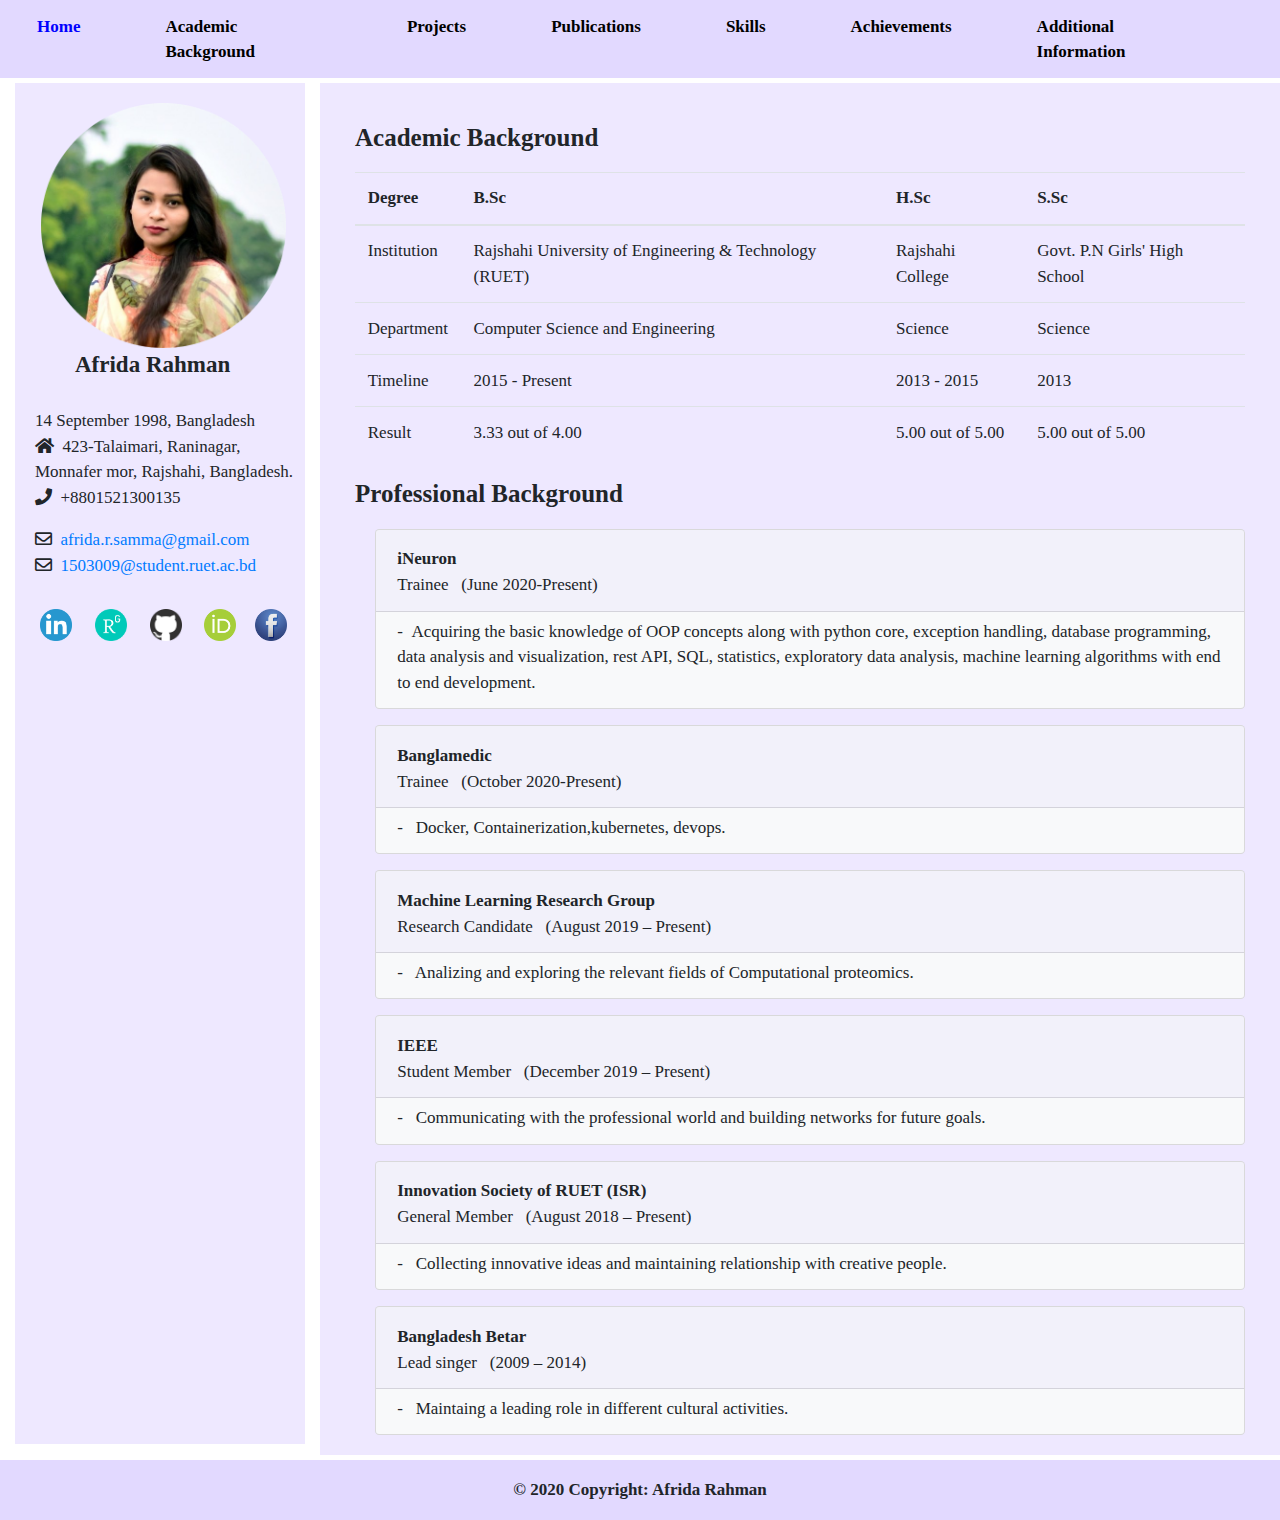
==== Academic Background.html @ b827f850 "init commit" ====
<!DOCTYPE html>
<html lang="en">

<head>
    <meta charset="UTF-8">
    <meta name="viewport" content="width=device-width, initial-scale=1.0">
    <meta http-equiv="X-UA-Compatible" content="ie=edge">
    <title>Background</title>


    <!--  Bootstrap css file  -->
    <link rel="stylesheet" href="./css/bootstrap.min.css">

    <!--  font awesome icons  -->
    <link rel="stylesheet" href="./css/all.min.css">


    <!--  Magnific Popup css file  -->
    <link rel="stylesheet" href="./vendor/Magnific-Popup/dist/magnific-popup.css">


    <!--  Owl-carousel css file  -->
    <link rel="stylesheet" href="./vendor/owl-carousel/css/owl.carousel.min.css">
    <link rel="stylesheet" href="./vendor/owl-carousel/css/owl.theme.default.min.css">


    <!--  custom css file  -->
    <link rel="stylesheet" href="./css/style.css">

    <!--  Responsive css file  -->
   <!--  <link rel="stylesheet" href="./css/responsive.css"> -->

</head>

<body>


    <!--  ======================= Start Header Area ============================== -->

    <header class="header_area">
        <div class="main-menu">
            <nav class="navbar navbar-expand-lg navbar-light">
                <button class="navbar-toggler" type="button" data-toggle="collapse" data-target="#navbarTogglerDemo01" aria-controls="navbarTogglerDemo01" aria-expanded="false" aria-label="Toggle navigation">
                  <span class="navbar-toggler-icon"></span>
                </button>
                <div class="collapse navbar-collapse" id="navbarTogglerDemo01">
                  <ul class="navbar-nav mr-auto mt-2 mt-lg-0">
                    <li class="nav-item active">
                      <a class="nav-link" href="./Index.html">Home</a>
                    </li>
                    <li class="nav-item">
                        <a class="nav-link" href="./Academic Background.html">Academic Background</a>
                    </li>
                    <li class="nav-item">
                        <a class="nav-link" href="./Projects.html">Projects</a>
                    </li>
                    <li class="nav-item">
                        <a class="nav-link" href="./Publications.html">Publications</a>
                    </li>
                    <li class="nav-item">
                        <a class="nav-link" href="./Skills.html">Skills</a>
                    </li>
                    <li class="nav-item">
                        <a class="nav-link" href="./Achievements.html">Achievements</a>
                    </li>
                    <li class="nav-item">
                        <a class="nav-link" href="./Contact.html">Additional Information</a>
                    </li>
                  </ul>
                </div>
              </nav>
        </div>
    </header>

    <!--  ======================= End Header Area ============================== -->
    <!--  ======================= start left-bar Area ============================== -->
    <main class="site-main">
		
		<section class="about-area"">
            <div class="container-fluid" >
                <div class="row">
                    <div class="col-lg-3 col-md-12">
                        <div class="about-image">
                            <img src="./img/me-c.png" class="img-fluid" style="height:245px; padding-left:6px;" alt="Responsive image"/>
							<p> 
							  <strong style="padding-left:40px; font-size:23px;">Afrida Rahman</strong></br></br>
							  14 September 1998, Bangladesh</br>
							  <i class="fas fa-home"></i> &nbsp;423-Talaimari, Raninagar, Monnafer mor, Rajshahi, Bangladesh.</br>
							  <i class="fas fa-phone"></i>&nbsp; +8801521300135</br>
							  
							  <li class="far fa-envelope">&nbsp;&nbsp;<a href="mailto:afrida.r.samma@gmail.com">afrida.r.samma@gmail.com</a></li>
							  <li class="far fa-envelope">&nbsp;&nbsp;<a href="mailto:1503009@student.ruet.ac.bd">1503009@student.ruet.ac.bd</a></li>
							  </br></br>
							  
							  <div>
							  <a href="https://www.linkedin.com/in/afridarahman/">
								  <img src="./img/link.png" alt="Linkedin"  style="width:42px;height:42px;padding:5px;">
							  </a>&nbsp;
							  <a href="https://www.researchgate.net/profile/Afrida_Rahman2">
								  <img src="./img/research.png" alt="ResearchGate"  style="width:42px;height:42px;padding:5px;">
							  </a>&nbsp;
							  <a href="https://github.com/AfridaRSam">
								  <img src="./img/github.png" alt="GitHub"  style="width:42px;height:42px;padding:5px;">
							  </a>&nbsp;
							  <a itemprop="sameAs" 
							  content="https://orcid.org/0000-0002-6724-0338" href="https://orcid.org/0000-0002-6724-0338" 
							  target="orcid.widget" rel="me noopener noreferrer">
							  <img src="./img/orcid.png" 
							  style="width:42px;height:42px;padding:5px;" alt="ORCID"></a>&nbsp;
							  <a href="https://www.facebook.com/profile.php?id=100010995120492">
								  <img src="./img/fb.png" alt="facebook"  style="width:42px;height:42px;padding:5px;">
							  </a>
							</div>
						  </p>
                        </div>
                    </div>
                    <div class="col-lg-9 col-md-12 about-title">
                        <div class="academic-class">
						  <div class="container">
							<h2>Academic Background</h2>
							<div class="table-responsive-sm">
								<table class="table table-hover"> 
								  <thead>
									<tr>
									  <th>Degree</th>
									  <th>B.Sc</th>
									  <th>H.Sc</th>
									  <th>S.Sc</th>
									</tr>
								  </thead>
								  <tbody>
									<tr>
									  <td>Institution</td>
									  <td>Rajshahi University of Engineering & Technology (RUET)</td>
									  <td>Rajshahi College</td>
									  <td>Govt. P.N Girls' High School</td>
									</tr>
									<tr>
									  <td>Department</td>
									  <td>Computer Science and Engineering</td>
									  <td>Science</td>
									  <td>Science</td>
									</tr>
									<tr>
									  <td>Timeline</td>
									  <td>2015 - Present</td>
									  <td>2013 - 2015</td>
									  <td>2013</td>
									</tr>
									<tr>
									  <td>Result</td>
									  <td>3.33 out of 4.00</td>
									  <td>5.00 out of 5.00</td>
									  <td>5.00 out of 5.00</td>
									</tr>
								  </tbody>
								</table>
							</div>

							<div class="heading">
							  Professional Background
							</div>
							
							<div class="card bg-light" style="max-width: 80rem;">
								<div class="card-header"><p style="font-size:20px; margin-bottom:0px;"><b>iNeuron</b></p>Trainee &nbsp; (June 2020-Present)</div>
								<div class="card-body">
								  <p class="card-title"> - &nbsp;Acquiring the basic knowledge of OOP concepts along with python core, exception handling, database programming, data analysis and visualization, rest API, SQL, statistics, exploratory data analysis, machine learning algorithms with end to end development.
								  </p>										  
								</div>
							</div>
							
							<div class="card bg-light" style="max-width: 80rem;">
								<div class="card-header"><p style="font-size:20px; margin-bottom:0px;"><b>Banglamedic</b></p>Trainee &nbsp; (October 2020-Present)</div>
								<div class="card-body">
								  <p class="card-title"> - &nbsp; Docker, Containerization,kubernetes, devops.
								  </p>										  
								</div>
							</div>
							
							<div class="card bg-light" style="max-width: 80rem;">
								<div class="card-header"><p style="font-size:20px; margin-bottom:0px;"><b>Machine Learning Research Group</b></p>Research Candidate &nbsp; (August 2019 – Present)</div>
								<div class="card-body">
								  <p class="card-title"> - &nbsp; Analizing and exploring the relevant fields of Computational proteomics.
								  </p>										  
								</div>
							</div>
							<div class="card bg-light" style="max-width: 80rem;">
								<div class="card-header"><p style="font-size:20px; margin-bottom:0px;"><b>IEEE</b></p>Student Member &nbsp; (December 2019 – Present) </div>
								<div class="card-body">
								  <p class="card-title"> - &nbsp; Communicating with the professional world and building networks for future goals.
								  </p>										  
								</div>
							</div>
							 
							<div class="card bg-light" style="max-width: 80rem;">
								<div class="card-header"><p style="font-size:20px; margin-bottom:0px;"><b>Innovation Society of RUET (ISR)</b></p>General Member &nbsp; (August 2018 – Present) </div>
								<div class="card-body">
								  <p class="card-title"> - &nbsp; Collecting innovative ideas and maintaining relationship with creative people.
								  </p>										  
								</div>
							</div>
							
							<div class="card bg-light" style="max-width: 80rem;">
								<div class="card-header"><p style="font-size:20px; margin-bottom:0px;"><b>Bangladesh Betar </b></p>Lead singer   &nbsp; (2009 – 2014) </div>
								<div class="card-body">
								  <p class="card-title"> - &nbsp; Maintaing a leading role in different cultural activities.
								  </p>										  
								</div>
							</div>
						  </div>
					  </div>
                    </div>
                </div>
            </div>
        </section>
       <!--  ======================= start left-bar Area ============================== -->
    </main>
    <!--  ======================= End Main Area ================================ -->


  <!--  ======================= End Header Area ============================== -->
  
  
    <!--  ====================== start footer Area =============================  -->
<footer class="page-footer font-small cyan darken-3" style="background-color:rgba(198, 179, 255,0.5);">

  <!-- Copyright -->
  <div class="footer-copyright text-center py-3"><b>© 2020 Copyright: Afrida Rahman </b></div>
  <!-- Copyright -->

</footer>
<!--  ====================== End footer Area =============================  -->

        <!--  Jquery js file  -->
        <script src="./js/jquery.3.4.1.js"></script>

        <!--  Bootstrap js file  -->
        <script src="./js/bootstrap.min.js"></script>
    
        <!--  isotope js library  -->
        <script src="./vendor/isotope/isotope.min.js"></script>
    
        <!--  Magnific popup script file  -->
        <script src="./vendor/Magnific-Popup/dist/jquery.magnific-popup.min.js"></script>
    
        <!--  Owl-carousel js file  -->
        <script src="./vendor/owl-carousel/js/owl.carousel.min.js"></script>
    
        <!--  custom js file  -->
        <script src="./js/main.js"></script>
</body>
</html>
---- css/style.css ----
/* import fonts from fonts.css file */ 
@import url(./fonts.css);


/* css variables */ 
@import url(./partials/_variables.css);

/* import global styling */ 
@import url(./partials/_global.css);



/* *****start navigation***** */ 
*{
	font-family: 'Times New Roman', Times, serif;
	font-size: 17px;
}

.header_area .main-menu .navbar{
    background-color: rgba(198, 179, 255,0.5); 
    font-family: 'Times New Roman', Times, serif;
    font-weight: bold;	
	position : auto;
}
.header_area .main-menu .nav-item .nav-link{
    padding:5px 65px 5px 20px;
    color:black;
}
.header_area .main-menu .navbar-nav .active a{
    color:blue;
}
.header_area .main-menu .navbar-nav a:hover{
    background: blue;
    -webkit-background-clip: text;
    -webkit-text-fill-color: transparent;
}

/* *****end navigation****** */ 

/* *****start left bar****** */
.site-main .about-area .about-image{
	background-color: rgba(198, 179, 255,0.3); 
	padding-left: 20px;
	padding-top:20px;
	padding-bottom:20px;
	margin-top:5px ;
	margin-bottom:5px;
	position:sticky;
	height:98.5%;
}

/* *****end left bar***** */


/* *****start middle card***** */
.site-main .about-area .about-title{
	padding-left: 20px;
	padding-right:20px;
	padding-top:20px;
	padding-bottom:20px;
	margin-top:5px ;
	margin-bottom:5px;

	background-color: rgba(198, 179, 255,0.3); 
}
/* *****end middle card***** */

/* *****start middle card for publictions***** */
.site-main .about-area .about-title .heading{
    font-size: 25px;
    font-weight: bold;
}
.site-main .about-area .about-title .heading-for-journal{
    font-size: 20px;
    font-weight: bold;
    margin-left: 1%;
    padding-top: 10px;
    padding-bottom: 0px;
}
.site-main .about-area .about-title .card{
    margin-left:20px;
    margin-top: 16px; 
}
.site-main .about-area .about-title .card .card-header:hover{
    box-shadow: var(--box-shadow);
}
.site-main .about-area .about-title .card .card-header{
    font-size: 17px;
    background-color:rgba(198, 179, 255,0.1);
}
.site-main .about-area .about-title .card .card-body {
    padding-top:7px;
    padding-bottom: 0px;
    font-size: 17px;    
}

/* *****end middle card for publictions***** */

/* *****start middle card for background***** */
.site-main .about-area .about-title .academic-class .container h2{
	padding-top:20px;
	padding-bottom:10px;
    font-size: 25px;
    font-weight: bold;
}
.site-main .about-area .about-title .academic-class .container{
	font-size:17px;
	
}
/* *****end middle card for background***** */
/* *****start middle card for skill***** */
.myIcon{
  margin: 5px;
}
.myIcon-space{
  margin-top: 5px;
  margin-bottom: 5px;
  padding: none;
}
/* *****end middle card for skill***** */
/* *****start middle card for achievement***** */

.site-main .about-area .about-title ul li{
	font-size:17px;
}
.site-main .about-area .about-title h3{
    font-size: 25px;
    font-weight: bold;
}

/* *****start middle card for achievement***** */
---- css/responsive.css ----
/* if the viewport is equal to 340px or less than that */ 
@media only screen and (max-width: 340px){
    .header_area .main-menu .navbar,
    .header_area .main-menu .navbar .navbar-brand,
    .site-main .subscribe-us-area .subscribe .subscribe-title,
    .site-main .subscribe-us-area .subscribe .subscribe-title p, h4,
    .site-main .services-area,
    .site-main .subscribe-us-area .subscribe
    {
        padding: 2%;
        margin: 0%;
    }

    .site-main .site-banner .site-title h1{
        font-size: 41px;
    }

    .site-main .subscribe-us-area .subscribe form .input-textbox input{
        width: 15rem    !important;
    }

    .site-main > .services-area .services{
        width: 13rem;
    }

}


/* if the viewport is equal to 340px or less than that */ 
@media only screen and (max-width: 792px){
    .site-main .about-area .about-title h2 > span{
        font-size: 31px;
        letter-spacing: 10px;
    }

    .site-main .brand-area .experience-area .years-area{
        padding-left: 1%;
        width: 49%;
    }

    .site-main .brand-area .experience-area .bg-panel{
        margin-left: 30%;
        width: 80%;   
    }

    .site-main .brand-area .experience-area .call-area{
        padding-left: 3%;
    }

    .site-main .project-area .button-group button{
        font: normal 500 18px/40px var(--roboto);
    }

    .site-main .about-area .about-title p{
        padding: 0%;
    }

    .site-main .subscribe-us-area .subscribe form .input-textbox input{
        width: 20rem;
        margin: 5%;
    }
}



/* if the viewport is equal to 1910px or less than that */ 
@media only screen and (max-width: 1910px){
    .header_area .main-menu .navbar{
        padding: 1rem;
    }

    .container{
        max-width: 90%;
    }

    .site-main .brand-area,
    .site-main .services-area .services-title,
    .site-main .about-area{
        padding: 3% 4%;
    }


}
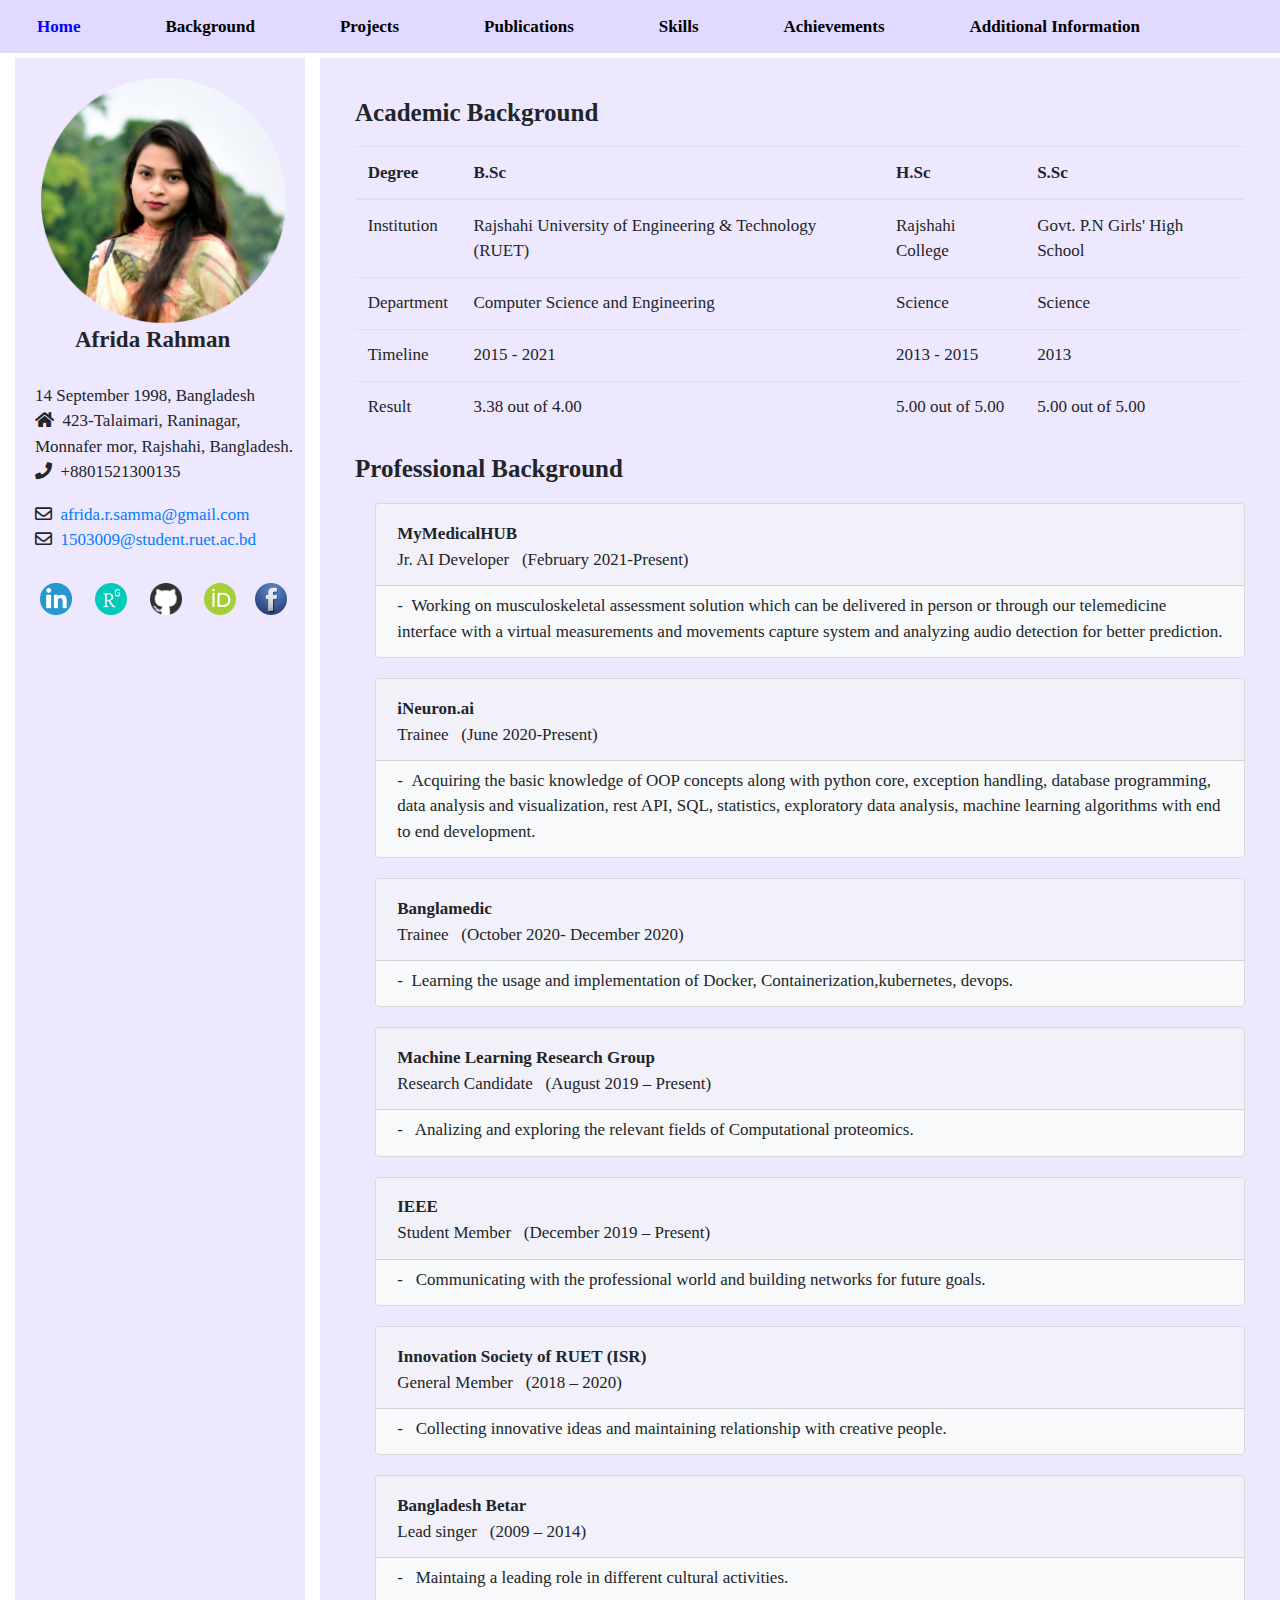
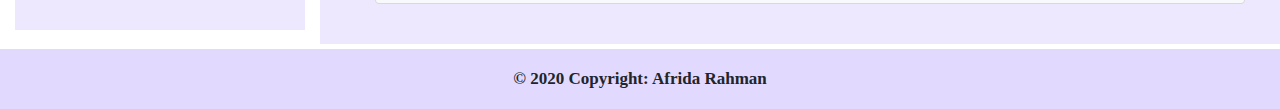
==== commit 9e0f4093: "change in background" ====
--- a/Academic Background.html
+++ b/Academic Background.html
@@ -49,7 +49,7 @@
                       <a class="nav-link" href="./Index.html">Home</a>
                     </li>
                     <li class="nav-item">
-                        <a class="nav-link" href="./Academic Background.html">Academic Background</a>
+                        <a class="nav-link" href="./Academic Background.html">Background</a>
                     </li>
                     <li class="nav-item">
                         <a class="nav-link" href="./Projects.html">Projects</a>
@@ -143,13 +143,13 @@
 									</tr>
 									<tr>
 									  <td>Timeline</td>
-									  <td>2015 - Present</td>
+									  <td>2015 - 2021</td>
 									  <td>2013 - 2015</td>
 									  <td>2013</td>
 									</tr>
 									<tr>
 									  <td>Result</td>
-									  <td>3.33 out of 4.00</td>
+									  <td>3.38 out of 4.00</td>
 									  <td>5.00 out of 5.00</td>
 									  <td>5.00 out of 5.00</td>
 									</tr>
@@ -160,24 +160,30 @@
 							<div class="heading">
 							  Professional Background
 							</div>
+							<div class="card bg-light" style="max-width: 80rem;">
+								<div class="card-header"><p style="font-size:20px; margin-bottom:0px;"><b>MyMedicalHUB</b></p>Jr. AI Developer &nbsp; (February 2021-Present)</div>
+								<div class="card-body">
+								  <p class="card-title"> - &nbsp;Working on musculoskeletal assessment solution which can be delivered in person or through our telemedicine interface with a virtual measurements and movements capture system and analyzing audio detection for better prediction.
+								  </p>										  
+								</div>
+							</div>
+							<div class="card bg-light" style="max-width: 80rem;">
+								<div class="card-header"><p style="font-size:20px; margin-bottom:0px;"><b>iNeuron.ai</b></p>Trainee &nbsp; (June 2020-Present)</div>
+								<div class="card-body">
+								  <p class="card-title"> - &nbsp;Acquiring the basic knowledge of OOP concepts along with python core, exception handling, database programming, data analysis and visualization, rest API, SQL, statistics, exploratory data analysis, machine learning algorithms with end to end development.
+								  </p>										  
+								</div>
+							</div>
 							
 							<div class="card bg-light" style="max-width: 80rem;">
-								<div class="card-header"><p style="font-size:20px; margin-bottom:0px;"><b>iNeuron</b></p>Trainee &nbsp; (June 2020-Present)</div>
-								<div class="card-body">
-								  <p class="card-title"> - &nbsp;Acquiring the basic knowledge of OOP concepts along with python core, exception handling, database programming, data analysis and visualization, rest API, SQL, statistics, exploratory data analysis, machine learning algorithms with end to end development.
+								<div class="card-header"><p style="font-size:20px; margin-bottom:0px;"><b>Banglamedic</b></p>Trainee &nbsp; (October 2020- December 2020)</div>
+								<div class="card-body">
+								  <p class="card-title"> - &nbsp;Learning the usage and implementation of Docker, Containerization,kubernetes, devops.
 								  </p>										  
 								</div>
 							</div>
 							
 							<div class="card bg-light" style="max-width: 80rem;">
-								<div class="card-header"><p style="font-size:20px; margin-bottom:0px;"><b>Banglamedic</b></p>Trainee &nbsp; (October 2020-Present)</div>
-								<div class="card-body">
-								  <p class="card-title"> - &nbsp; Docker, Containerization,kubernetes, devops.
-								  </p>										  
-								</div>
-							</div>
-							
-							<div class="card bg-light" style="max-width: 80rem;">
 								<div class="card-header"><p style="font-size:20px; margin-bottom:0px;"><b>Machine Learning Research Group</b></p>Research Candidate &nbsp; (August 2019 – Present)</div>
 								<div class="card-body">
 								  <p class="card-title"> - &nbsp; Analizing and exploring the relevant fields of Computational proteomics.
@@ -193,7 +199,7 @@
 							</div>
 							 
 							<div class="card bg-light" style="max-width: 80rem;">
-								<div class="card-header"><p style="font-size:20px; margin-bottom:0px;"><b>Innovation Society of RUET (ISR)</b></p>General Member &nbsp; (August 2018 – Present) </div>
+								<div class="card-header"><p style="font-size:20px; margin-bottom:0px;"><b>Innovation Society of RUET (ISR)</b></p>General Member &nbsp; (2018 – 2020) </div>
 								<div class="card-body">
 								  <p class="card-title"> - &nbsp; Collecting innovative ideas and maintaining relationship with creative people.
 								  </p>										  
--- a/css/style.css
+++ b/css/style.css
@@ -76,11 +76,12 @@
     font-weight: bold;
     margin-left: 1%;
     padding-top: 10px;
-    padding-bottom: 0px;
+    padding-bottom: 10px;
 }
 .site-main .about-area .about-title .card{
     margin-left:20px;
     margin-top: 16px; 
+	margin-bottom:20px;
 }
 .site-main .about-area .about-title .card .card-header:hover{
     box-shadow: var(--box-shadow);
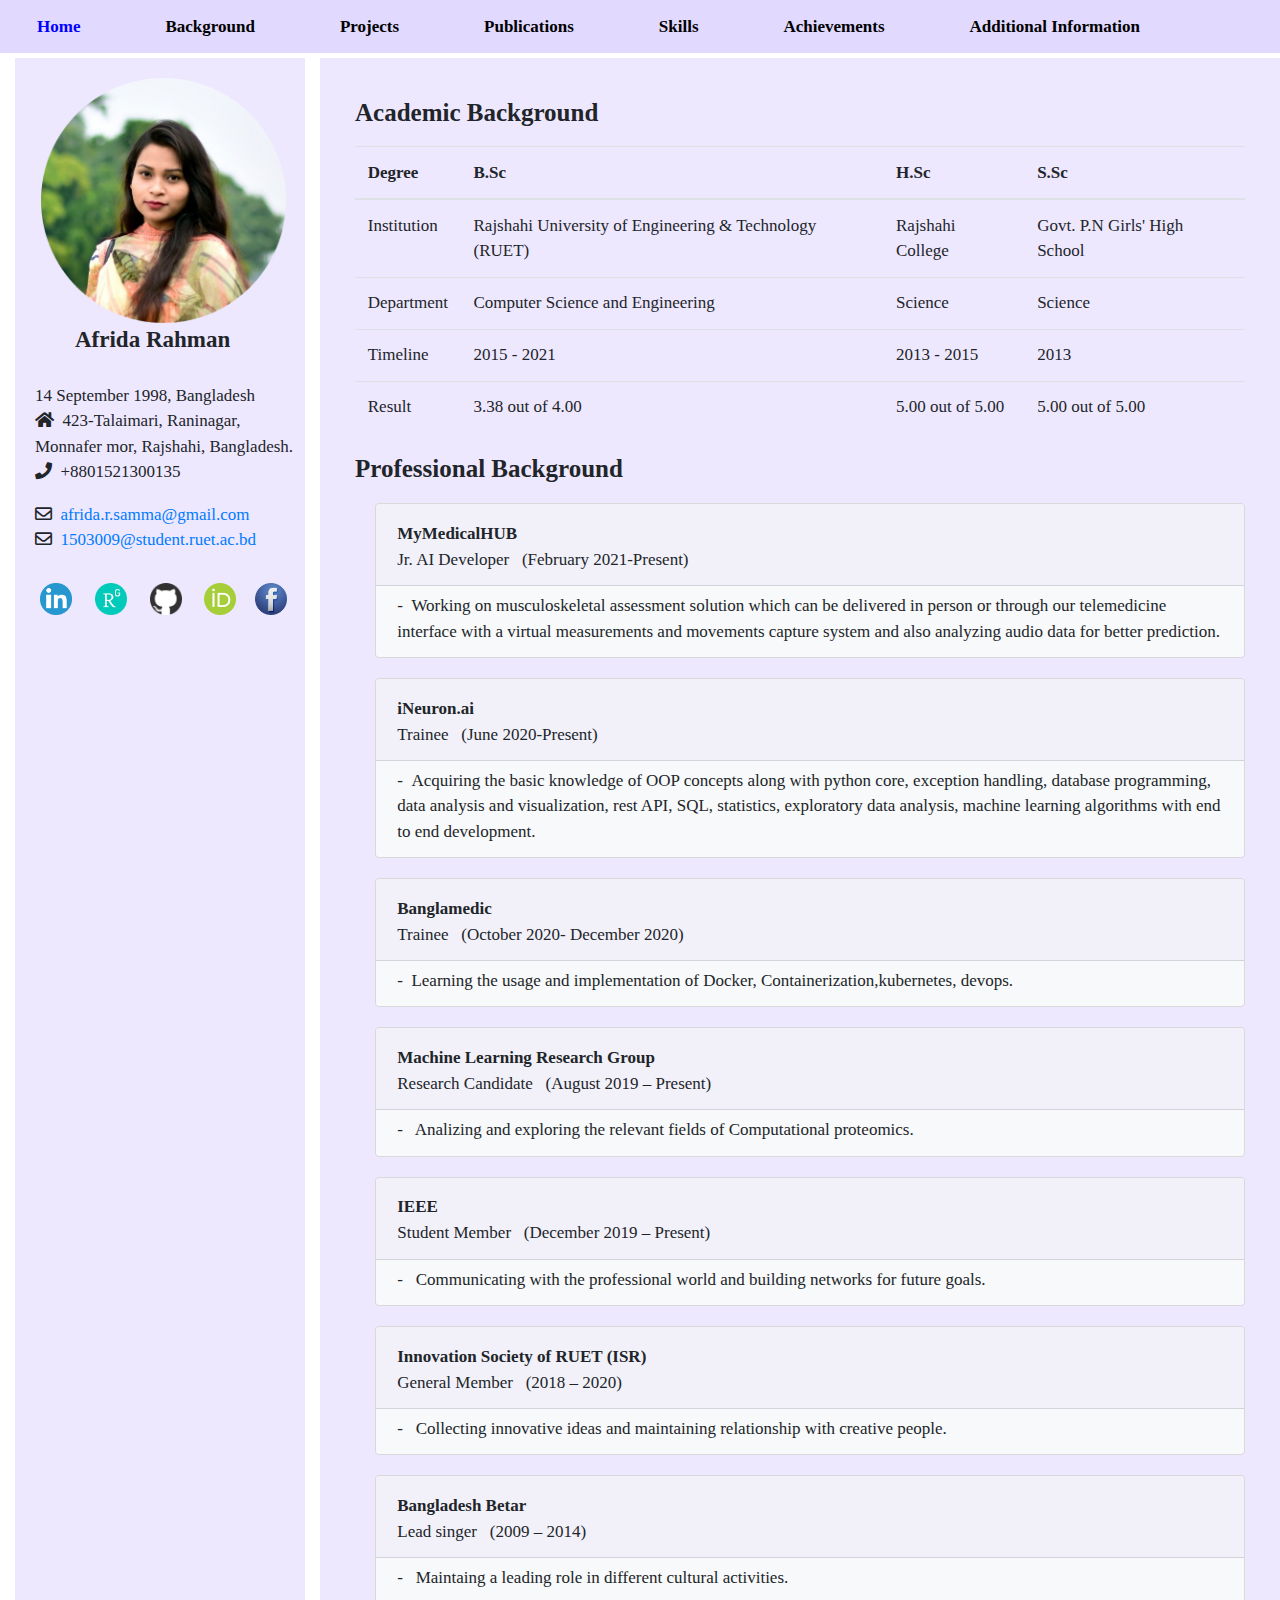
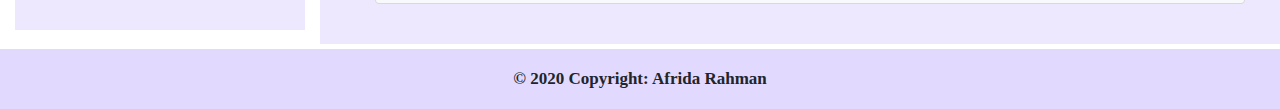
==== commit 2d1a1c49: "change index" ====
--- a/Academic Background.html
+++ b/Academic Background.html
@@ -163,7 +163,7 @@
 							<div class="card bg-light" style="max-width: 80rem;">
 								<div class="card-header"><p style="font-size:20px; margin-bottom:0px;"><b>MyMedicalHUB</b></p>Jr. AI Developer &nbsp; (February 2021-Present)</div>
 								<div class="card-body">
-								  <p class="card-title"> - &nbsp;Working on musculoskeletal assessment solution which can be delivered in person or through our telemedicine interface with a virtual measurements and movements capture system and analyzing audio detection for better prediction.
+								  <p class="card-title"> - &nbsp;Working on musculoskeletal assessment solution which can be delivered in person or through our telemedicine interface with a virtual measurements and movements capture system and also analyzing audio data for better prediction.
 								  </p>										  
 								</div>
 							</div>
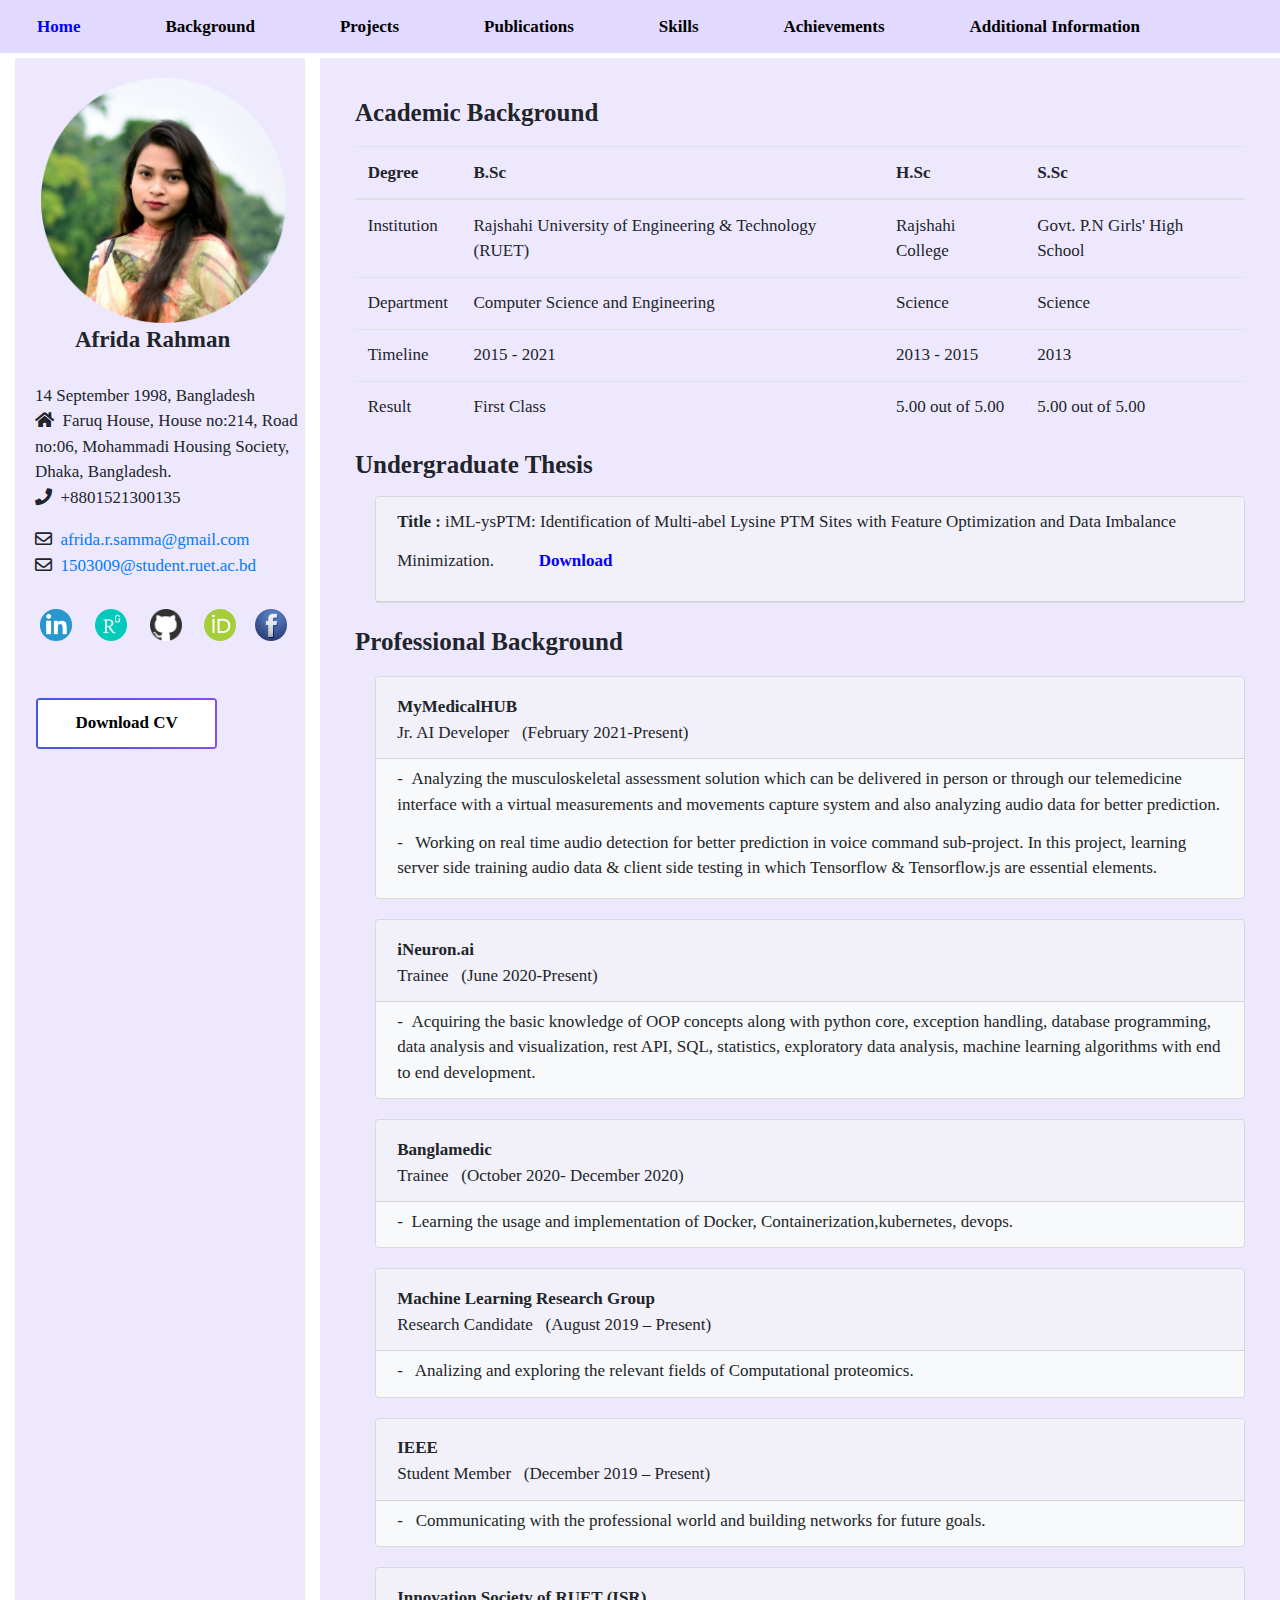
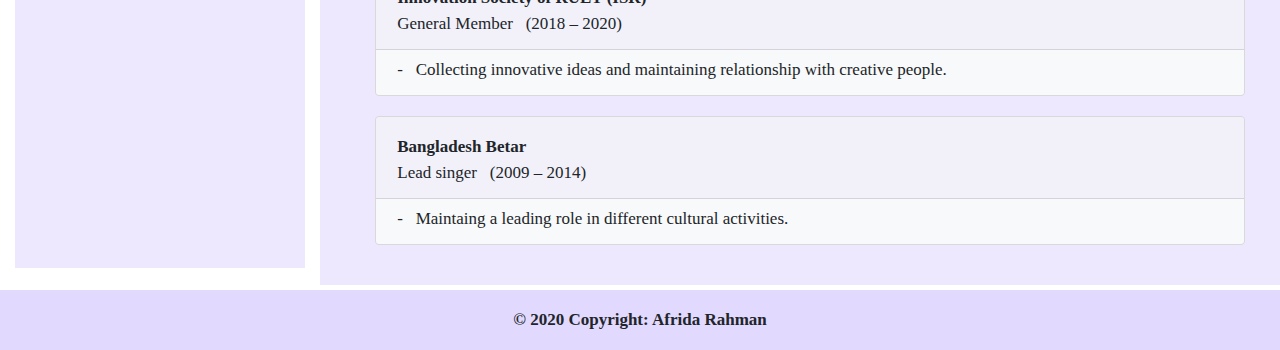
==== commit 84fe6cb8: "changed the position of thesis" ====
--- a/Academic Background.html
+++ b/Academic Background.html
@@ -85,7 +85,7 @@
 							<p> 
 							  <strong style="padding-left:40px; font-size:23px;">Afrida Rahman</strong></br></br>
 							  14 September 1998, Bangladesh</br>
-							  <i class="fas fa-home"></i> &nbsp;423-Talaimari, Raninagar, Monnafer mor, Rajshahi, Bangladesh.</br>
+							  <i class="fas fa-home"></i> &nbsp;Faruq House, House no:214, Road no:06, Mohammadi Housing Society, Dhaka, Bangladesh.</br>
 							  <i class="fas fa-phone"></i>&nbsp; +8801521300135</br>
 							  
 							  <li class="far fa-envelope">&nbsp;&nbsp;<a href="mailto:afrida.r.samma@gmail.com">afrida.r.samma@gmail.com</a></li>
@@ -99,7 +99,7 @@
 							  <a href="https://www.researchgate.net/profile/Afrida_Rahman2">
 								  <img src="./img/research.png" alt="ResearchGate"  style="width:42px;height:42px;padding:5px;">
 							  </a>&nbsp;
-							  <a href="https://github.com/AfridaRSam">
+							  <a href="https://github.com/Afrida-Rahman">
 								  <img src="./img/github.png" alt="GitHub"  style="width:42px;height:42px;padding:5px;">
 							  </a>&nbsp;
 							  <a itemprop="sameAs" 
@@ -111,6 +111,11 @@
 								  <img src="./img/fb.png" alt="facebook"  style="width:42px;height:42px;padding:5px;">
 							  </a>
 							</div>
+							
+							
+							  </br></br>
+							  <button type="button" class="btn button secondary-button " style="font-family:'Times New Roman', Times, serif;">
+						      <a href="./documents/CV_Afrida_Rahman.pdf" style="color:black;"download><b>Download CV</b></a></button>
 						  </p>
                         </div>
                     </div>
@@ -149,13 +154,22 @@
 									</tr>
 									<tr>
 									  <td>Result</td>
-									  <td>3.38 out of 4.00</td>
+									  <td>First Class</td>
 									  <td>5.00 out of 5.00</td>
 									  <td>5.00 out of 5.00</td>
 									</tr>
 								  </tbody>
 								</table>
-							</div>
+							</div>				
+							
+						
+						<h3>Undergraduate Thesis </h3>
+						<div class="card bg-light" style="max-width: 80rem;">
+						<div class="card-header"><p style="font-size:17px; margin-bottom:0px;"><b>Title : </b>iML-ysPTM: Identification of Multi-abel Lysine PTM Sites with Feature Optimization and Data Imbalance Minimization.
+						<button type="button" class="btn button " style="font-family:'Times New Roman', Times, serif;">
+						<a href="./documents/BSc_Thesis.pdf" style="color:Blue;"download><b>Download</b></a></button></p>
+						</div>
+						</div>
 
 							<div class="heading">
 							  Professional Background
@@ -163,8 +177,9 @@
 							<div class="card bg-light" style="max-width: 80rem;">
 								<div class="card-header"><p style="font-size:20px; margin-bottom:0px;"><b>MyMedicalHUB</b></p>Jr. AI Developer &nbsp; (February 2021-Present)</div>
 								<div class="card-body">
-								  <p class="card-title"> - &nbsp;Working on musculoskeletal assessment solution which can be delivered in person or through our telemedicine interface with a virtual measurements and movements capture system and also analyzing audio data for better prediction.
-								  </p>										  
+								  <p class="card-title"> - &nbsp;Analyzing the musculoskeletal assessment solution which can be delivered in person or through our telemedicine interface with a virtual measurements and movements capture system and also analyzing audio data for better prediction.
+								  </p>
+								  <p>- &nbsp; Working on real time audio detection for better prediction in voice command sub-project. In this project, learning server side training audio data & client side testing in which Tensorflow & Tensorflow.js are essential elements.</p>
 								</div>
 							</div>
 							<div class="card bg-light" style="max-width: 80rem;">
@@ -255,4 +270,4 @@
         <!--  custom js file  -->
         <script src="./js/main.js"></script>
 </body>
-</html>+</html>
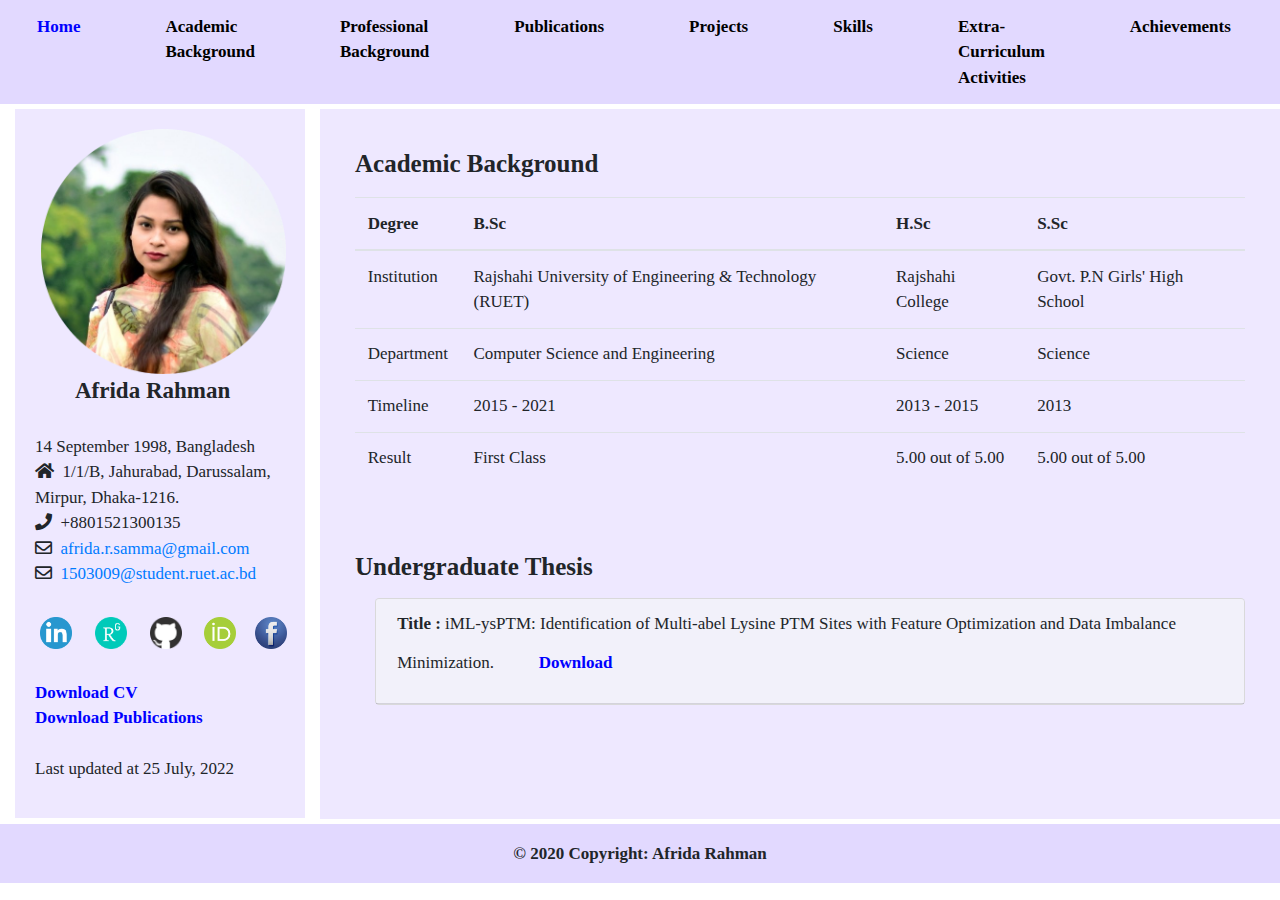
==== commit 9d67d56b: "Added publications pdf" ====
--- a/Academic Background.html
+++ b/Academic Background.html
@@ -5,7 +5,7 @@
     <meta charset="UTF-8">
     <meta name="viewport" content="width=device-width, initial-scale=1.0">
     <meta http-equiv="X-UA-Compatible" content="ie=edge">
-    <title>Background</title>
+    <title>Academic Background</title>
 
 
     <!--  Bootstrap css file  -->
@@ -49,22 +49,28 @@
                       <a class="nav-link" href="./Index.html">Home</a>
                     </li>
                     <li class="nav-item">
-                        <a class="nav-link" href="./Academic Background.html">Background</a>
+                        <a class="nav-link" href="./Academic Background.html">Academic Background</a>
+                    </li>
+                    <li class="nav-item">
+                        <a class="nav-link" href="./professional Background.html">Professional Background</a>
+                    </li>
+                    <li class="nav-item">
+                        <a class="nav-link" href="./Publications.html">Publications</a>
                     </li>
                     <li class="nav-item">
                         <a class="nav-link" href="./Projects.html">Projects</a>
                     </li>
                     <li class="nav-item">
-                        <a class="nav-link" href="./Publications.html">Publications</a>
-                    </li>
-                    <li class="nav-item">
                         <a class="nav-link" href="./Skills.html">Skills</a>
                     </li>
                     <li class="nav-item">
+                        <a class="nav-link" href="./Extra-Curriculum Activities.html">Extra-Curriculum Activities</a>
+                    </li>
+                    <li class="nav-item">                
                         <a class="nav-link" href="./Achievements.html">Achievements</a>
                     </li>
                     <li class="nav-item">
-                        <a class="nav-link" href="./Contact.html">Additional Information</a>
+                        <a class="nav-link" href="./References.html">References</a>
                     </li>
                   </ul>
                 </div>
@@ -76,16 +82,15 @@
     <!--  ======================= start left-bar Area ============================== -->
     <main class="site-main">
 		
-		<section class="about-area"">
+		<section class="about-area">
             <div class="container-fluid" >
                 <div class="row">
                     <div class="col-lg-3 col-md-12">
                         <div class="about-image">
                             <img src="./img/me-c.png" class="img-fluid" style="height:245px; padding-left:6px;" alt="Responsive image"/>
-							<p> 
-							  <strong style="padding-left:40px; font-size:23px;">Afrida Rahman</strong></br></br>
+							<br><strong style="padding-left:40px; font-size:23px;">Afrida Rahman</strong></br></br>
 							  14 September 1998, Bangladesh</br>
-							  <i class="fas fa-home"></i> &nbsp;Faruq House, House no:214, Road no:06, Mohammadi Housing Society, Dhaka, Bangladesh.</br>
+							  <i class="fas fa-home"></i> &nbsp;1/1/B, Jahurabad, Darussalam, Mirpur, Dhaka-1216.</br>
 							  <i class="fas fa-phone"></i>&nbsp; +8801521300135</br>
 							  
 							  <li class="far fa-envelope">&nbsp;&nbsp;<a href="mailto:afrida.r.samma@gmail.com">afrida.r.samma@gmail.com</a></li>
@@ -110,13 +115,10 @@
 							  <a href="https://www.facebook.com/profile.php?id=100010995120492">
 								  <img src="./img/fb.png" alt="facebook"  style="width:42px;height:42px;padding:5px;">
 							  </a>
-							</div>
-							
-							
-							  </br></br>
-							  <button type="button" class="btn button secondary-button " style="font-family:'Times New Roman', Times, serif;">
-						      <a href="./documents/CV_Afrida_Rahman.pdf" style="color:black;"download><b>Download CV</b></a></button>
-						  </p>
+							</div><br>
+							<a href="./documents/CV_Afrida_Rahman.pdf" style="color:blue;"download><b>Download CV</b></a><br>
+							<a href="./documents/Publications.pdf" style="color:blue;"download><b>Download Publications</b></a>
+							<br><br><p>Last updated at 25 July, 2022</p>
                         </div>
                     </div>
                     <div class="col-lg-9 col-md-12 about-title">
@@ -162,72 +164,14 @@
 								</table>
 							</div>				
 							
-						
+						</br></br>
 						<h3>Undergraduate Thesis </h3>
 						<div class="card bg-light" style="max-width: 80rem;">
 						<div class="card-header"><p style="font-size:17px; margin-bottom:0px;"><b>Title : </b>iML-ysPTM: Identification of Multi-abel Lysine PTM Sites with Feature Optimization and Data Imbalance Minimization.
 						<button type="button" class="btn button " style="font-family:'Times New Roman', Times, serif;">
-						<a href="./documents/BSc_Thesis.pdf" style="color:Blue;"download><b>Download</b></a></button></p>
+						<a href="./documents/BSc_Thesis_Afrida_Rahman.pdf" style="color:Blue;"download><b>Download</b></a></button></p>
 						</div>
 						</div>
-
-							<div class="heading">
-							  Professional Background
-							</div>
-							<div class="card bg-light" style="max-width: 80rem;">
-								<div class="card-header"><p style="font-size:20px; margin-bottom:0px;"><b>MyMedicalHUB</b></p>Jr. AI Developer &nbsp; (February 2021-Present)</div>
-								<div class="card-body">
-								  <p class="card-title"> - &nbsp;Analyzing the musculoskeletal assessment solution which can be delivered in person or through our telemedicine interface with a virtual measurements and movements capture system and also analyzing audio data for better prediction.
-								  </p>
-								  <p>- &nbsp; Working on real time audio detection for better prediction in voice command sub-project. In this project, learning server side training audio data & client side testing in which Tensorflow & Tensorflow.js are essential elements.</p>
-								</div>
-							</div>
-							<div class="card bg-light" style="max-width: 80rem;">
-								<div class="card-header"><p style="font-size:20px; margin-bottom:0px;"><b>iNeuron.ai</b></p>Trainee &nbsp; (June 2020-Present)</div>
-								<div class="card-body">
-								  <p class="card-title"> - &nbsp;Acquiring the basic knowledge of OOP concepts along with python core, exception handling, database programming, data analysis and visualization, rest API, SQL, statistics, exploratory data analysis, machine learning algorithms with end to end development.
-								  </p>										  
-								</div>
-							</div>
-							
-							<div class="card bg-light" style="max-width: 80rem;">
-								<div class="card-header"><p style="font-size:20px; margin-bottom:0px;"><b>Banglamedic</b></p>Trainee &nbsp; (October 2020- December 2020)</div>
-								<div class="card-body">
-								  <p class="card-title"> - &nbsp;Learning the usage and implementation of Docker, Containerization,kubernetes, devops.
-								  </p>										  
-								</div>
-							</div>
-							
-							<div class="card bg-light" style="max-width: 80rem;">
-								<div class="card-header"><p style="font-size:20px; margin-bottom:0px;"><b>Machine Learning Research Group</b></p>Research Candidate &nbsp; (August 2019 – Present)</div>
-								<div class="card-body">
-								  <p class="card-title"> - &nbsp; Analizing and exploring the relevant fields of Computational proteomics.
-								  </p>										  
-								</div>
-							</div>
-							<div class="card bg-light" style="max-width: 80rem;">
-								<div class="card-header"><p style="font-size:20px; margin-bottom:0px;"><b>IEEE</b></p>Student Member &nbsp; (December 2019 – Present) </div>
-								<div class="card-body">
-								  <p class="card-title"> - &nbsp; Communicating with the professional world and building networks for future goals.
-								  </p>										  
-								</div>
-							</div>
-							 
-							<div class="card bg-light" style="max-width: 80rem;">
-								<div class="card-header"><p style="font-size:20px; margin-bottom:0px;"><b>Innovation Society of RUET (ISR)</b></p>General Member &nbsp; (2018 – 2020) </div>
-								<div class="card-body">
-								  <p class="card-title"> - &nbsp; Collecting innovative ideas and maintaining relationship with creative people.
-								  </p>										  
-								</div>
-							</div>
-							
-							<div class="card bg-light" style="max-width: 80rem;">
-								<div class="card-header"><p style="font-size:20px; margin-bottom:0px;"><b>Bangladesh Betar </b></p>Lead singer   &nbsp; (2009 – 2014) </div>
-								<div class="card-body">
-								  <p class="card-title"> - &nbsp; Maintaing a leading role in different cultural activities.
-								  </p>										  
-								</div>
-							</div>
 						  </div>
 					  </div>
                     </div>
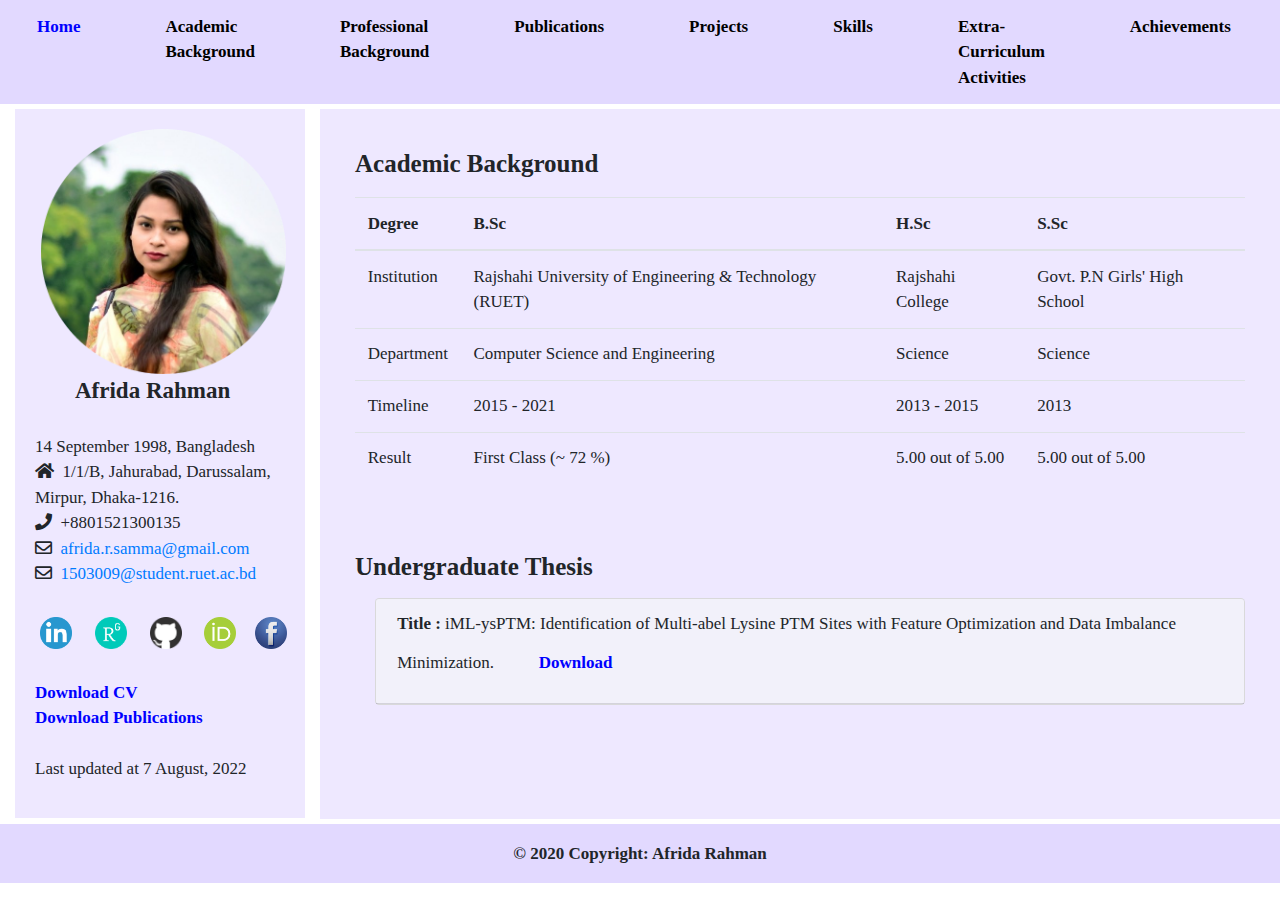
==== commit fa77f334: "added new tab" ====
--- a/Academic Background.html
+++ b/Academic Background.html
@@ -116,9 +116,9 @@
 								  <img src="./img/fb.png" alt="facebook"  style="width:42px;height:42px;padding:5px;">
 							  </a>
 							</div><br>
-							<a href="./documents/CV_Afrida_Rahman.pdf" style="color:blue;"download><b>Download CV</b></a><br>
-							<a href="./documents/Publications.pdf" style="color:blue;"download><b>Download Publications</b></a>
-							<br><br><p>Last updated at 25 July, 2022</p>
+							<a href="./documents/CV_Afrida_Rahman.pdf"target="_blank" style="color:blue;"download><b>Download CV</b></a><br>
+							<a href="./documents/Publications.pdf" target="_blank" style="color:blue;"download><b>Download Publications</b></a>
+							<br><br><p>Last updated at 7 August, 2022</p>
                         </div>
                     </div>
                     <div class="col-lg-9 col-md-12 about-title">
@@ -156,7 +156,7 @@
 									</tr>
 									<tr>
 									  <td>Result</td>
-									  <td>First Class</td>
+									  <td>First Class (~ 72 %)</td>
 									  <td>5.00 out of 5.00</td>
 									  <td>5.00 out of 5.00</td>
 									</tr>
@@ -164,14 +164,14 @@
 								</table>
 							</div>				
 							
-						</br></br>
-						<h3>Undergraduate Thesis </h3>
-						<div class="card bg-light" style="max-width: 80rem;">
-						<div class="card-header"><p style="font-size:17px; margin-bottom:0px;"><b>Title : </b>iML-ysPTM: Identification of Multi-abel Lysine PTM Sites with Feature Optimization and Data Imbalance Minimization.
-						<button type="button" class="btn button " style="font-family:'Times New Roman', Times, serif;">
-						<a href="./documents/BSc_Thesis_Afrida_Rahman.pdf" style="color:Blue;"download><b>Download</b></a></button></p>
-						</div>
-						</div>
+							</br></br>
+							<h3>Undergraduate Thesis </h3>
+							<div class="card bg-light" style="max-width: 80rem;">
+								<div class="card-header"><p style="font-size:17px; margin-bottom:0px;"><b>Title : </b>iML-ysPTM: Identification of Multi-abel Lysine PTM Sites with Feature Optimization and Data Imbalance Minimization.
+									<button type="button" class="btn button " style="font-family:'Times New Roman', Times, serif;">
+									<a href="./documents/BSc_Thesis_Afrida_Rahman.pdf" style="color:Blue;"download><b>Download</b></a></button></p>
+								</div>
+							</div>
 						  </div>
 					  </div>
                     </div>
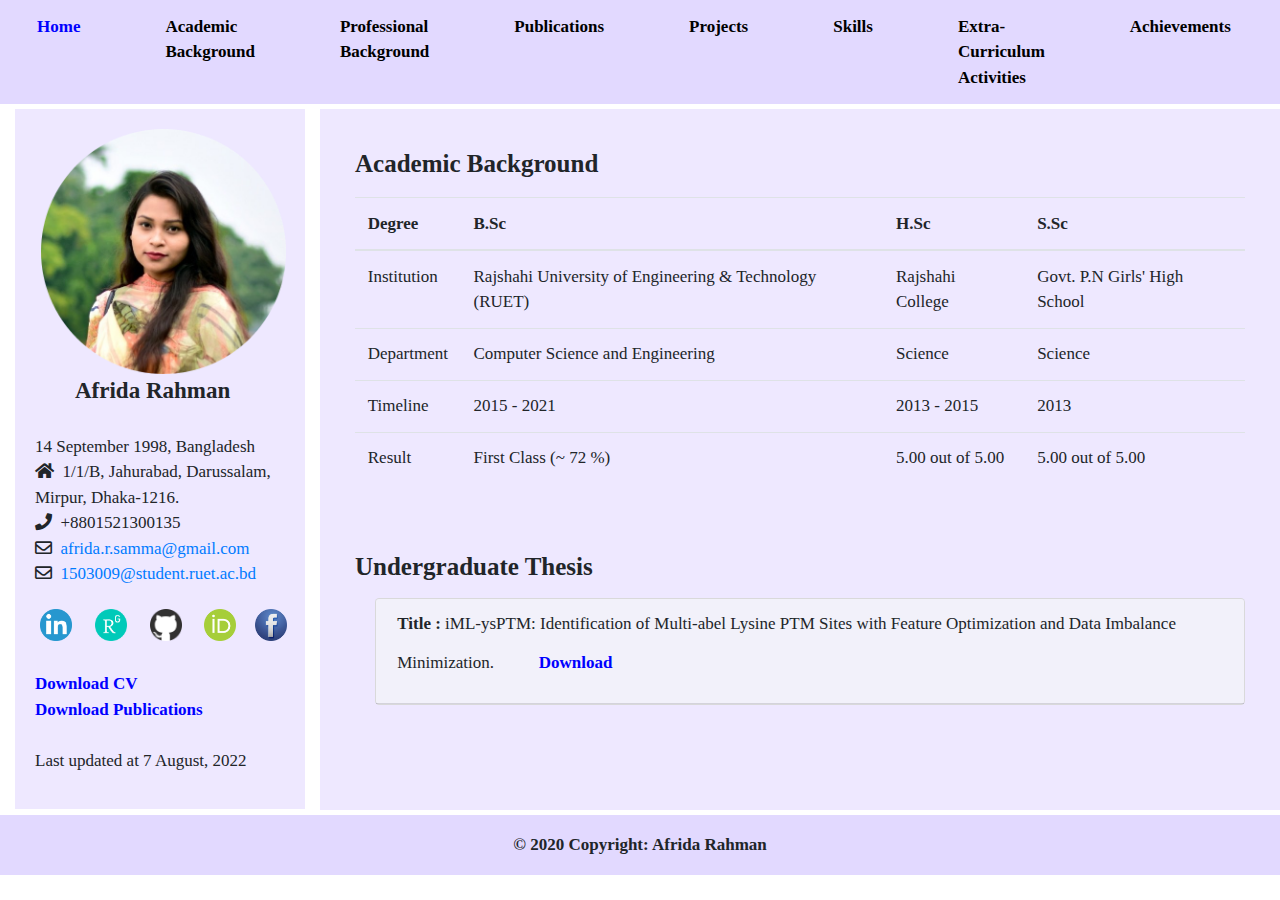
==== commit 19846039: "changed the sidebar" ====
--- a/Academic Background.html
+++ b/Academic Background.html
@@ -87,17 +87,15 @@
                 <div class="row">
                     <div class="col-lg-3 col-md-12">
                         <div class="about-image">
-                            <img src="./img/me-c.png" class="img-fluid" style="height:245px; padding-left:6px;" alt="Responsive image"/>
-							<br><strong style="padding-left:40px; font-size:23px;">Afrida Rahman</strong></br></br>
-							  14 September 1998, Bangladesh</br>
-							  <i class="fas fa-home"></i> &nbsp;1/1/B, Jahurabad, Darussalam, Mirpur, Dhaka-1216.</br>
-							  <i class="fas fa-phone"></i>&nbsp; +8801521300135</br>
-							  
-							  <li class="far fa-envelope">&nbsp;&nbsp;<a href="mailto:afrida.r.samma@gmail.com">afrida.r.samma@gmail.com</a></li>
-							  <li class="far fa-envelope">&nbsp;&nbsp;<a href="mailto:1503009@student.ruet.ac.bd">1503009@student.ruet.ac.bd</a></li>
-							  </br></br>
-							  
-							  <div>
+                            <img src="./img/me-c.png" class="img-fluid" style="height:245px; padding-left:6px;" alt="Responsive image"/><br>
+							<strong style="padding-left:40px; font-size:23px;">Afrida Rahman</strong><br><br>
+                            <p>14 September 1998, Bangladesh <br>
+							  <i class="fas fa-home"></i> &nbsp;1/1/B, Jahurabad, Darussalam, Mirpur, Dhaka-1216.<br>
+                              <i class="fas fa-phone"></i>&nbsp; +8801521300135<br>
+							  <i class="far fa-envelope">&nbsp;&nbsp;<a href="mailto:afrida.r.samma@gmail.com">afrida.r.samma@gmail.com</a></i>
+							  <i class="far fa-envelope">&nbsp;&nbsp;<a href="mailto:1503009@student.ruet.ac.bd">1503009@student.ruet.ac.bd</a></i>
+                            </p>
+                            <div>
 							  <a href="https://www.linkedin.com/in/afridarahman/">
 								  <img src="./img/link.png" alt="Linkedin"  style="width:42px;height:42px;padding:5px;">
 							  </a>&nbsp;
@@ -107,17 +105,17 @@
 							  <a href="https://github.com/Afrida-Rahman">
 								  <img src="./img/github.png" alt="GitHub"  style="width:42px;height:42px;padding:5px;">
 							  </a>&nbsp;
-							  <a itemprop="sameAs" 
-							  content="https://orcid.org/0000-0002-6724-0338" href="https://orcid.org/0000-0002-6724-0338" 
+							  <a itemprop="sameAs"
+							  content="https://orcid.org/0000-0002-6724-0338" href="https://orcid.org/0000-0002-6724-0338"
 							  target="orcid.widget" rel="me noopener noreferrer">
-							  <img src="./img/orcid.png" 
+							  <img src="./img/orcid.png"
 							  style="width:42px;height:42px;padding:5px;" alt="ORCID"></a>&nbsp;
 							  <a href="https://www.facebook.com/profile.php?id=100010995120492">
 								  <img src="./img/fb.png" alt="facebook"  style="width:42px;height:42px;padding:5px;">
 							  </a>
-							</div><br>
-							<a href="./documents/CV_Afrida_Rahman.pdf"target="_blank" style="color:blue;"download><b>Download CV</b></a><br>
-							<a href="./documents/Publications.pdf" target="_blank" style="color:blue;"download><b>Download Publications</b></a>
+                            </div><br>
+							<a href="./documents/CV_Afrida_Rahman.pdf" target="_blank" style="color:blue;" download><b>Download CV</b></a><br>
+							<a href="./documents/Publications.pdf" target="_blank" style="color:blue;" download><b>Download Publications</b></a>
 							<br><br><p>Last updated at 7 August, 2022</p>
                         </div>
                     </div>
